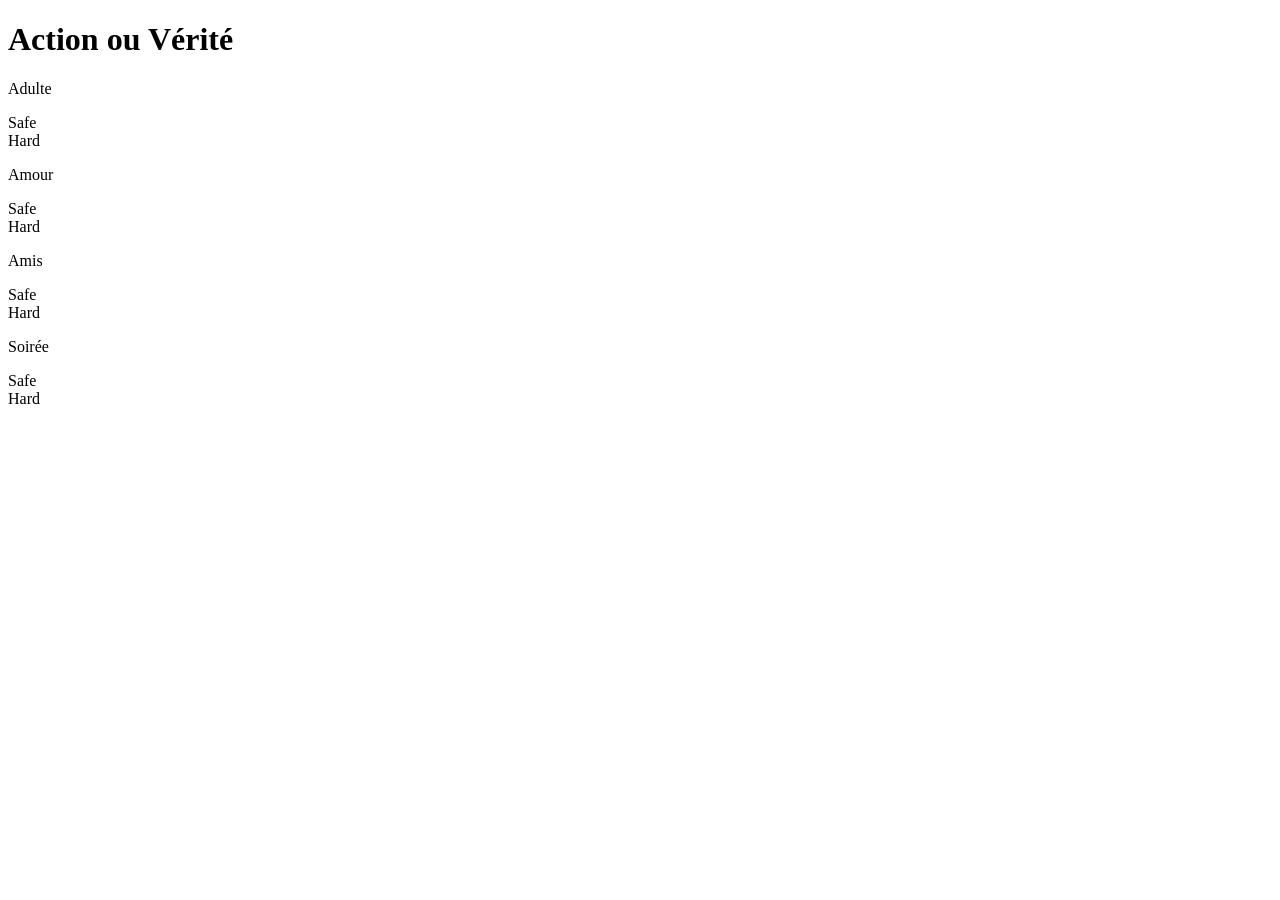
==== index.html @ 6833bbfc "feat(html): ajout de la structure et du contenu du body" ====
<!DOCTYPE html>
<html lang="fr">
  <head>
    <!-- Onglet -->
    <meta charset="UTF-8">
    <meta name="viewport" content="width=device-width, initial-scale=1.0" />
    <title>Accueil</title>
  </head>
  <body>
    <!-- Board -->
    <h1>Action ou Vérité</h1>

    <!-- Partie Adulte -->
    <section><p>Adulte</p></section>
    <div class="ma-forme-marron-safe">
        Safe
    </div>
    <div class="ma-forme-marron-hard">
        Hard
    </div>

    <!-- Partie Amour -->
    <section><p>Amour</p></section>
<div class="ma-forme-rouge-safe">
        Safe
    </div>
    <div class="ma-forme-rouge-hard">
        Hard
    </div>

    <!-- Partie Amis -->
    <section><p>Amis</p></section>
    <div class="ma-forme-jaune-safe">
        Safe
    </div>
    <div class="ma-forme-jaune-hard">
        Hard
    </div>

    <!-- Partie Soirée -->
     <section><p>Soirée</p></section>
     <div class="ma-forme-violet-safe">
        Safe
    </div>
    <div class="ma-forme-violet-hard">
        Hard
    </div>

  </body>
</html>
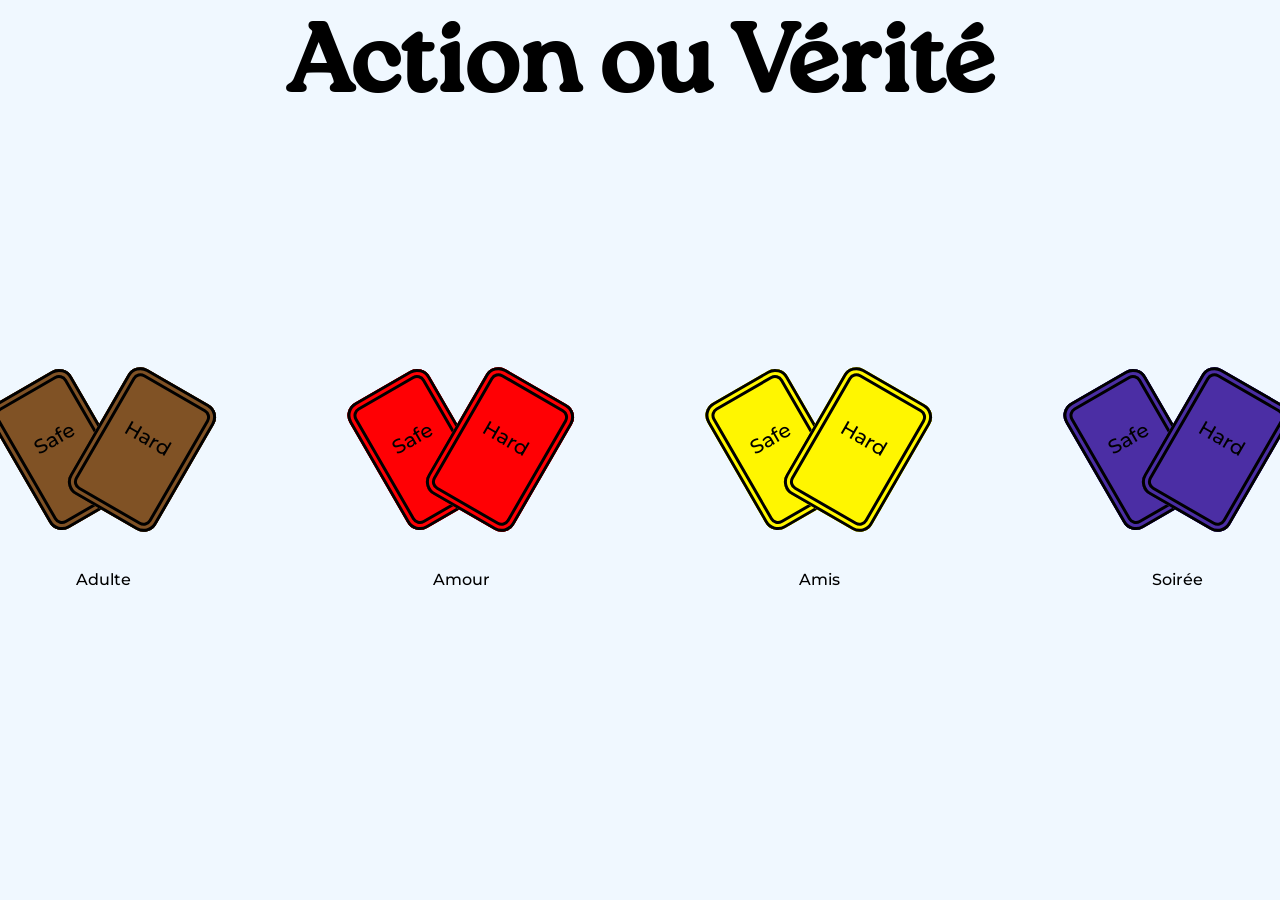
==== commit 1741a5e1: "feat(html & css): correction de index.html et debut du css" ====
--- a/index.html
+++ b/index.html
@@ -1,50 +1,84 @@
 <!DOCTYPE html>
 <html lang="fr">
-  <head>
+<head>
+
+    
     <!-- Onglet -->
     <meta charset="UTF-8">
     <meta name="viewport" content="width=device-width, initial-scale=1.0" />
     <title>Accueil</title>
-  </head>
-  <body>
+    <link rel="stylesheet" href="styles/reset.css">
+    <link rel="stylesheet" href="styles/styles.css">
+</head>
+
+
+<header></header>
+
+
+<body>
     <!-- Board -->
     <h1>Action ou Vérité</h1>
 
+
+    <!-- Card -->
+    <div class="card">
     <!-- Partie Adulte -->
-    <section><p>Adulte</p></section>
+    <section class="carte-categorie">
+        <section class="boite-cartes">
     <div class="ma-forme-marron-safe">
-        Safe
+        <p>Safe</p>
     </div>
     <div class="ma-forme-marron-hard">
-        Hard
+        <p>Hard</p>
     </div>
+    </section>
+        <p>Adulte</p>
+    </section>
+
 
     <!-- Partie Amour -->
-    <section><p>Amour</p></section>
-<div class="ma-forme-rouge-safe">
-        Safe
+    <section class="carte-categorie">
+        <section class="boite-cartes">
+    <div class="ma-forme-rouge-safe">
+        <p>Safe</p>
     </div>
     <div class="ma-forme-rouge-hard">
-        Hard
+        <p>Hard</p>
     </div>
+    </section>
+        <p>Amour</p>
+    </section>
+
 
     <!-- Partie Amis -->
-    <section><p>Amis</p></section>
+    <section class="carte-categorie">
+        <section class="boite-cartes">
     <div class="ma-forme-jaune-safe">
-        Safe
+        <p>Safe</p>
     </div>
     <div class="ma-forme-jaune-hard">
-        Hard
+        <p>Hard</p>
     </div>
+    </section>
+        <p>Amis</p>
+    </section>
+
 
     <!-- Partie Soirée -->
-     <section><p>Soirée</p></section>
-     <div class="ma-forme-violet-safe">
-        Safe
+    <section class="carte-categorie">
+        <section class="boite-cartes">
+    <div class="ma-forme-violet-safe">
+        <p>Safe</p>
     </div>
     <div class="ma-forme-violet-hard">
-        Hard
+        <p>Hard</p>
     </div>
+    </section>
+        <p>Soirée</p>
+    </section>
+</div>
+</body>
 
-  </body>
+
+<footer></footer>
 </html>
--- a/styles/styles.css
+++ b/styles/styles.css
@@ -0,0 +1,203 @@
+body {
+    background-color: aliceblue;
+}
+
+/* Titre */
+@font-face {
+    font-family: 'roca-one';
+    src: url('fonts/roca/RocaOne-Rg.ttf') format('truetype'); /* Ajustez le chemin et le format (.otf = 'opentype') */
+    font-weight: normal;
+    font-style: normal;
+}
+
+/* Paragraphe */
+@font-face {
+    font-family: 'montserrat';
+    src: url('fonts/static/Montserrat-Medium.ttf') format('truetype'); /* Ajustez le chemin et le format (.otf = 'opentype') */
+    font-weight: normal;
+    font-style: normal;
+}
+
+/* Titre */
+h1 {
+    font-family: 'roca-one'; /* police */
+    font-size: 96px;         /* taille police */
+    font-weight: 600;        /* % gras */
+    text-align: center;      /* aligné au contre de la page */
+    padding: 18px;           /* ecard tout autour */
+}
+
+/* Paragraphe */
+p {
+    font-family: 'montserrat';  /* police */
+    font-size: 16px;            /* taille police */
+    font-weight: 400;           /* % gras */
+}
+
+/* groupe toute les cartes et categories */
+.card {
+    display: flex;              /* flexible ≠ grid (grille) */
+    flex-direction: row;        /* allignement horizontale ≠ column (colonne) */
+    justify-content: center;    /* centré le contenu */
+    gap: 30px;                  /* espace entre 2 elements */
+    padding: 20px;              /* ecard tout autour */
+    margin-top: 150px;          /* marge */
+}
+
+/* groupe carte hard / safe / categorie*/
+.carte-categorie {
+    display: flex;
+    flex-direction: column; /* Aligne les cartes en haut et le texte "Adulte" en bas */
+    align-items: center;
+    gap: 50px;
+    margin: 75px;
+}
+
+/* regroupe hard / safe */
+.boite-cartes {
+    display: flex;
+    flex-direction: row;    /* pour que safe /hard soit horizontal et que cartegorie reste a leurs verticale*/
+    gap: 50px;
+}
+
+/* Adulte */
+.ma-forme-marron-safe p {
+    padding: 50px 25px 75px;
+    border-radius: 15px;
+    background-color: #805225;
+    /* Liseré */
+    box-shadow: inset 0 0 0 3px black,
+                inset 0 0 0 6px #805225,
+                inset 0 0 0 9px black;
+    
+    transform: rotate(-30deg); /* Rotation */
+
+    margin-right: -65px; /*raproché les cartes pour quelles se touche*/
+
+    /*taille texte*/
+    font-size: 20px;
+    font-weight: 500;
+}
+
+.ma-forme-marron-hard p {
+    padding: 50px 25px 75px;
+    border-radius: 15px;
+    background-color: #805225;
+    
+    /* Liseré */
+    box-shadow: inset 0 0 0 3px black,
+                inset 0 0 0 6px #805225,
+                inset 0 0 0 9px black;
+    
+    /*Rotation + taille texte*/
+    transform: rotate(30deg);
+    font-size: 20px;
+    font-weight: 500;
+}
+
+/* Amour */
+.ma-forme-rouge-safe p {
+    padding: 50px 25px 75px;
+    border-radius: 15px;
+    background-color: #FF0004;
+    /* Liseré */
+    box-shadow: inset 0 0 0 3px black,
+                inset 0 0 0 6px #FF0004,
+                inset 0 0 0 9px black;
+    
+    transform: rotate(-30deg); /* Rotation */
+
+    margin-right: -65px; /*raproché les cartes pour quelles se touche*/
+
+    /*taille texte*/
+    font-size: 20px;
+    font-weight: 500;
+}
+
+.ma-forme-rouge-hard p {
+    padding: 50px 25px 75px;
+    border-radius: 15px;
+    background-color: #FF0004;
+
+    /* Liseré */
+    box-shadow: inset 0 0 0 3px black,
+                inset 0 0 0 6px #FF0004,
+                inset 0 0 0 9px black;
+    
+    /*Rotation + taille texte*/
+    transform: rotate(30deg);
+    font-size: 20px;
+    font-weight: 500;
+}
+
+/* Amis */
+.ma-forme-jaune-safe p {
+    padding: 50px 25px 75px;
+    border-radius: 15px;
+    background-color: #FFF600;
+
+    /* Liseré */
+    box-shadow: inset 0 0 0 3px black,
+                inset 0 0 0 6px #FFF600,
+                inset 0 0 0 9px black;
+    
+    transform: rotate(-30deg); /* Rotation */
+
+    margin-right: -65px; /*raproché les cartes pour quelles se touche*/
+
+    /*taille texte*/
+    font-size: 20px;
+    font-weight: 500;
+}
+
+.ma-forme-jaune-hard p {
+    padding: 50px 25px 75px;
+    border-radius: 15px;
+    background-color: #FFF600;
+
+    /* Liseré */
+    box-shadow: inset 0 0 0 3px black,
+                inset 0 0 0 6px #FFF600,
+                inset 0 0 0 9px black;
+    
+    /*Rotation + taille texte*/
+    transform: rotate(30deg);
+    font-size: 20px;
+    font-weight: 500;
+}
+
+/* Soirée */
+.ma-forme-violet-safe p {
+    padding: 50px 25px 75px;
+    border-radius: 15px;
+    background-color: #4B2EA4;
+
+    /* Liseré */
+    box-shadow: inset 0 0 0 3px black,
+                inset 0 0 0 6px #4B2EA4,
+                inset 0 0 0 9px black;
+    
+    transform: rotate(-30deg); /* Rotation */
+
+    margin-right: -65px; /*raproché les cartes pour quelles se touche*/
+
+    /*taille texte*/
+    font-size: 20px;
+    font-weight: 500;
+}
+
+.ma-forme-violet-hard p {
+    padding: 50px 25px 75px;
+    border-radius: 15px;
+    background-color: #4B2EA4;
+
+    /* Liseré */
+    box-shadow: inset 0 0 0 3px black,
+                inset 0 0 0 6px #4B2EA4,
+                inset 0 0 0 9px black;
+    
+    /*Rotation + taille texte*/
+    transform: rotate(30deg);
+    font-size: 20px;
+    font-weight: 500;
+}
